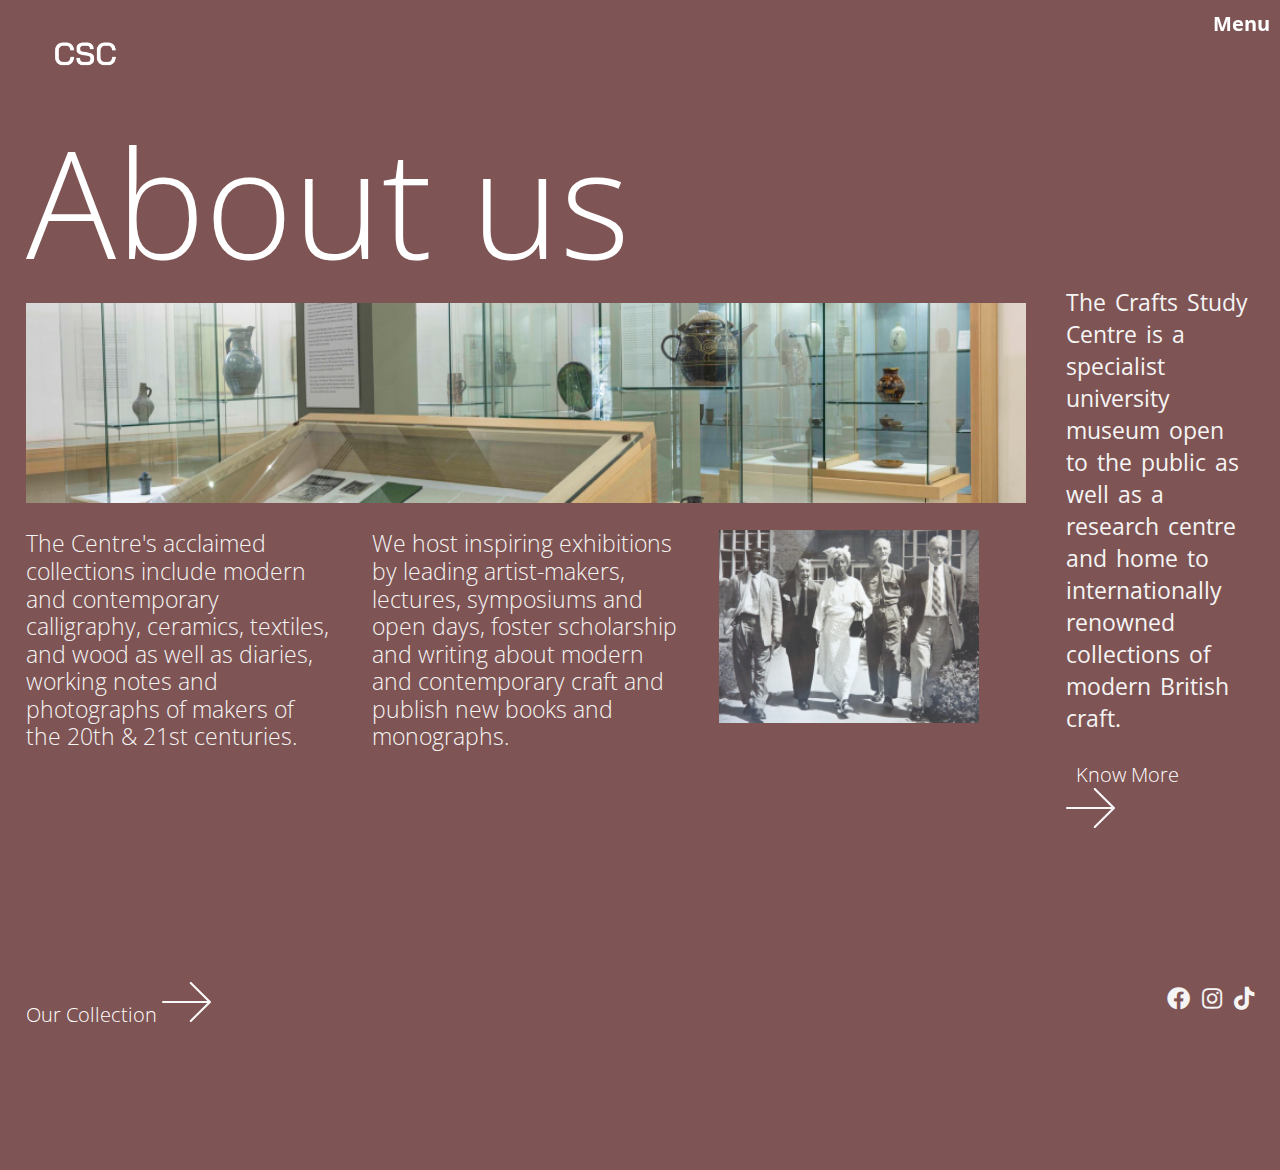
==== aboutus.html @ e15d3efb "first commit" ====
<!DOCTYPE html>
<html lang="en">
<head>
    <meta charset="UTF-8">
    <meta http-equiv="X-UA-Compatible" content="IE=edge">
    <meta name="viewport" content="width=device-width, initial-scale=1.0">
    <title>Responsive Glassmorphism Navbar HTML CSS JS | Codehal</title>
    <link rel="stylesheet" href="style.css">
    <link rel="preconnect" href="https://fonts.googleapis.com">
    <link rel="preconnect" href="https://fonts.gstatic.com" crossorigin>
    <link rel="stylesheet" href="https://cdnjs.cloudflare.com/ajax/libs/font-awesome/5.15.4/css/all.min.css">

    <link href="https://fonts.googleapis.com/css2?family=Open+Sans:ital,wght@0,300..800;1,300..800&display=swap" rel="stylesheet">

</head>
<body>

   
      

    <div class="aboutus-container">
        <div class="logo">
            <img src="images/Logo-CSC-White.png" alt="Logo">   
             
          </div>
          <div class="menu">
               
            <input type="checkbox" id="menu-toggle">
            <label for="menu-toggle" id="menu-icon"> Menu</label>
          
            <nav id="side-nav">
                <div class="side-nav-content">
                <ul>
                    <li><a href="#" class="hom">Home</a></li>
                    <div class="horizontal-line">
                        <span class="text">(0)&nbsp;&nbsp;&nbsp; A specialist university museum open to the public</span>&nbsp;&nbsp;&nbsp;&nbsp;&nbsp;&nbsp;&nbsp;&nbsp;&nbsp;&nbsp;&nbsp;&nbsp;&nbsp;&nbsp;&nbsp;&nbsp;&nbsp;&nbsp;&nbsp;&nbsp;&nbsp;&nbsp;&nbsp;&nbsp;&nbsp;&nbsp;
                       <a href="centre.html" ><span ><img   src="images/Vector.svg" alt="Image 3"></span></a>                        
                        
                        
                    </div>
                     <hr >
                    <a href="#"  > <span class="arrow"></span></a>
                    <li><a href="#"class="hom">About us</a></li>
                    <div class="horizontal-line">
                        <span class="text">(1)&nbsp;&nbsp;&nbsp; A specialist university museum open to the public</span>&nbsp;&nbsp;&nbsp;&nbsp;&nbsp;&nbsp;&nbsp;&nbsp;&nbsp;&nbsp;&nbsp;&nbsp;&nbsp;&nbsp;&nbsp;&nbsp;&nbsp;&nbsp;&nbsp;&nbsp;&nbsp;&nbsp;&nbsp;&nbsp;&nbsp;&nbsp;
                        <a href="centre.html" ><span ><img   src="images/Vector.svg" alt="Image 3"></span></a>                                
                        
                    </div>
                     <hr >
                    <a href="#"  > <span class="arrow"></span></a>
                    <li><a href="#" class="hom">Find Us</a></li>
                    <div class="horizontal-line">
                        <span class="text">(2)&nbsp;&nbsp;&nbsp; A specialist university museum open to the public</span>&nbsp;&nbsp;&nbsp;&nbsp;&nbsp;&nbsp;&nbsp;&nbsp;&nbsp;&nbsp;&nbsp;&nbsp;&nbsp;&nbsp;&nbsp;&nbsp;&nbsp;&nbsp;&nbsp;&nbsp;&nbsp;&nbsp;&nbsp;&nbsp;&nbsp;&nbsp;
                        <a href="findus.html" ><span ><img   src="images/Vector.svg" alt="Image 3"></span></a>                                
                        
                    </div>
                     <hr >
                    <a href="#"  > <span class="arrow"></span></a>
                  
                </ul>
            </div>

            <label for="menu-toggle" id="close-btn">close</label>

            </nav>
        
            
          </div>

            <h4 id="findus">About us</h4>
            <div class="inner-container">
                <div class="half left-half">
                    <!-- Content for the left half -->
                    <img  width="1000px" height="200px" src="images/CSC home image 1.png" alt="Description of the image"><br><br>
                    <div class="row1">
                        <div class="column1">The Centre's acclaimed collections include modern and contemporary calligraphy, ceramics, textiles, and wood as well as diaries, working notes and photographs of makers of the 20th & 21st centuries. </div>
                        <div class="column1">We host inspiring exhibitions by leading artist-makers, lectures, symposiums and open days, foster scholarship and writing about modern and contemporary craft and publish new books and monographs. </div>
                        <div class="column1"><img width="260px"  src="images/Farnham62+LK 1.png" alt="Image 3"></div>
                      </div>
                </div>
                <div class="half right-half">
                    <!-- Content for the right half -->
                   
                    <p id="message">The Crafts Study Centre is a specialist university museum open to the public as well as a research centre and home to internationally renowned collections of modern British craft.</p><br/>
                    <span class="text"> Know More&nbsp;&nbsp;&nbsp;
                    <a href="centre.html" ><img   src="images/Vector.svg" alt="Image 3"></span></a>  
                </div>
</div>
              


            <div class="row2">
                <div class="column2">
                    <div class="left"> 
                        Our Collection  
                        <span>  <a id="openModalBtn"><img   src="images/Vector.svg" alt="Image 3"> </a></span>
                    </div>
                </div>
                <div class="column3">
                    <a href="https://facebook.com"><i class="fab fa-facebook"></i></a>&nbsp;
                <a href="https://instagram.com"><i class="fab fa-instagram"></i></a>&nbsp;
                <a href="https://tiktok.com"><i class="fab fa-tiktok"></i></a> 
                </div>
              </div>

        
    
    </div>

    <script src="script.js"></script>
</body>
</html>
---- style.css ----
@import url("https://fonts.googleapis.com/css2?family=Poppins:wght@300;400;500;600;700;800;900&display=swap");
* {
  margin: 0;
  padding: 0;
  box-sizing: border-box;
  font-family: "Open Sans", sans-serif;

}
body {
  min-height: 100vh;
  background: no-repeat;
  background-size: cover;
  background-position: center;

}

.container{
  width: 100%;
  height: 100vh;
  position: absolute;
  
}

.iframe-container {
  width: 100%;
  height: 400px; /* adjust height as needed */
}

iframe {
  width: 100%;
  height: 100vh;
}





#findus{
  margin-top: 6%;
  font-size: 150px;
  color:white;
  font-weight: lighter;
  font-style: normal;
 
}
.inner-container {
  display: flex;

}
.half {
  flex: 1;
  height: 70%;
}
/* Optional styling for each half */

.right-half {

  text-align: left;
margin-left: 40px;
font-size: 20px;
font-weight:bold;

}

.left-half p{
font-size: 25px;

}
.button-container{
  height: 35vh;
  margin-top: 2%;
}
form {
  max-width: 100%;
  font-size: 50px;
}
#name{
  width:267px;
}
#email{
  width:267px; 
}
input[type="text"], textarea {
width: 1000px;
  border: none;
  border-bottom: 1px solid #ccc; /* Display bottom border only */
  font-size: 20px;
  text-decoration: none;
}
.button-container h1{
  font-size:50px ;
}
textarea{
  width:90%;
height: auto;
border: 1px solid black;
text-decoration: none;
}

.save{
  margin-left: 82%;
  width: 110px;
  height: 46px;
  background-color: #7F5454;
  font-size: 25px;
  color: white;
  font-weight: 300;
  font-style: normal;
}

footer {
  color: white;
margin-top: 22%;
  text-align: center;
  height: 18vh;

}
.footer-section {
  display: inline-block;
  width: 100%;
 
}
.left-section, .right-section {
  width: calc((100% - 50%) / 2); /* Divide the remaining space equally between the left and right sections */
}
.middle-section {
  width: 50%; /* Fixed width for the middle section */
}

.middle-section p{
  font-size: 13px; /* Fixed width for the middle section */
}
/* Optional styling for each footer section */
.left-section {
color: black;
  width: 20%;
  text-align: left;
}
.middle-section {
  color: black;
  width: 55%;
  text-align: center;
}
.right-section {
 color: black;
  width: 24%;
  text-align: right;
}



footer a {
  font-size: 24px; /* Adjust the size of the icons */
  color:#7F5454; /* Change the color of the icons */
  text-decoration: none; /* Remove underline from the links */
  margin-right: 10px; /* Add some space between icons */
}

/* Style for when hovering over the icons */
footer a:hover {
  color: #007bff; /* Change the color on hover */
}
footer h2{
  font-size:35px ;
  font-weight: 300;
  font-style: normal;
}
footer p{
  font-size:30px ;
  font-weight: 300;
  font-style: normal;
}




.nav{
display: flex;
position: relative;

}
.logo img {
  height: 30px; /* Adjust the height as needed */
}
.logo{
  margin-top: 1%;
 margin-left: 2%;
 position:absolute;
  }
.menu {
  margin-top: 1%;
 position: absolute;
 margin-left: 92%;
 font-size:20px;
 text-decoration: none;
font-weight: bold;
color: white;

}

/* code for side navigation bar */

#menu-toggle {
  display: none;
}


#menu-icon {
  display: block;
  cursor: pointer;
  font-size: 20px;
  padding: 10px;
  background-color: transparent;
  color: white;
  position: fixed;
  top: 0;
    z-index: 1;
}

#side-nav {
  position: fixed;
  top: 0;
  left: -100%;
  width: 100%;
  height: 100%;
  /* background-color: rgba(127, 84, 84, 0.8); */
 backdrop-filter: blur(5px);
  transition: left 0.3s ease;
}
.side-nav-content {
  width: 100%; /* Adjust the width as needed */
}
#side-nav ul {
  list-style-type: none;
  padding: 0;
  margin: 0;
  position: absolute;
  top: 50%;
  left: 50%;
  transform: translate(-50%, -50%);
  width:50%;
}

#side-nav ul li {
  padding: 10px;
}

#side-nav ul li a {
  color: white;
  text-decoration: none;
  display: block;
}

#side-nav ul li a:hover {
  background-color: #555;
}

#close-btn {
  color: white;
  font-size: 25px;
  position: absolute;
  top: 20px;
  right: 20px;
  cursor: pointer;
}
#menu-toggle:checked + #menu-icon + #side-nav #close-btn {
  display: block;
}

#menu-toggle:checked + #menu-icon {
  left: 200px;
    display: none; /* Hide the menu icon when side nav is open */
}

#menu-toggle:checked + #menu-icon + #side-nav {
  left: 0;
}

.main-content {
  margin-left: 0;
  padding: 20px;
  transition: margin-left 0.3s ease;
}

/* horizontal line */
.horizontal-line {
  display: flex;
  align-items: center;
}

.line {
  flex: 1;
  border-top: 10px solid white; /* Adjust line properties as needed */
}

.text {
  padding: 0 10px; /* Adjust padding as needed */
  font-size:20px;
  font-weight: 100;
color: white;
}

hr{
  width:100%;
}



  
 #aro{
  width: 20%;
  
 }
 .hom{
  font-size: 30px;
 }

 /* .fa-arrow-right {
  text-decoration: none;
  color: #ccc;
  font-size: 1.8em; /* Adjust the size as needed */


.collect{
  margin-top: 16%;
  position: relative;
  display: flex;
  justify-content: space-between; 
  padding: 3%;
}



.left{
 font-size: 20px;
 font-style: normal;
 color: white;
}
.right a{
  font-size: 25px;
 font-style: normal;
color: whitesmoke;
 text-decoration: none;
}

/* collectionmodel  css */
.modal {

  display: none; /* Hide the modal by default */
  position: fixed;
  margin-top: 22%;
  margin-left: 22%;
  z-index: 1;
  left: 0;
  top: 0;
  width: 900px;
  height: 400px;
  overflow: hidden;
 background-color: #007bff;
 border-radius: 10px; 
 position: absolute;

}

.modal-content {
  position: relative;
  border: 1px solid #888;
  width: 900px; /* Decrease the width */
  height: 400px; /* Decrease the height */
  border-radius: 10px; 

}

.close {
  color: #aaa;
  margin-right: 20px;
  float: right;
  font-size: 28px;
  font-weight: bold;
}

.close:hover,
.close:focus {
  color: black;
  text-decoration: none;
  cursor: pointer;
}

.image-container {
  position: absolute;
  margin-top: 6%;
  margin-left: 64px;
  display: flex;
  justify-content: space-between; /* Distribute the space between the images */
  align-items: center; /* Align images vertically in the center */
}

.image-container, .image1 {
  position: relative;
  margin-left: 55px;
  width: 250px; /* Set width of each image */
  height:auto; /* Maintain aspect ratio */
}

.image-container ,.image2 {

  margin-left: 40px;
  width: 250px; /* Set width of each image */
  height:auto; /* Maintain aspect ratio */
}
.image-container, .image3 {
  position: relative;
  margin-left: 35px;
  width: 250px; /* Set width of each image */
  height:auto; /* Maintain aspect ratio */
}

/* about us  */

.aboutus-container{
  width: 100%;
   height: 130vh;
 padding-left: 2%;
 padding-right: 2%;
 padding-top: 2%;
 justify-content: space-between; /* Ensure equal space between divs */
 background-color: #7F5454;
 
 }

#message{
  margin-top: -9%;
  font-size: 23px;
  color:whitesmoke;
  font-weight: lighter;
  word-spacing: 3px;
}
.row1 {
  display: flex;
  gap: 40px; /* Adjust the gap size as needed */
}

.column1 {
  flex: 1;
  text-align: left;
  font-size: 23px;
  color:whitesmoke;
  font-weight: lighter;
  word-spacing: 0px;
  
  line-height: 1.2;
}

.row2{

  margin-top: 12%;
  display: flex;
  gap: 40px; /* Adjust the gap size as needed */
}

.column2 {
  flex: 1;
  text-align: left;
  font-size: 23px;
  color:whitesmoke;
  font-weight: lighter;
  word-spacing: 0px;
 
  line-height: 1.2;
}
.column3{
  text-align: right;
  font-size: 23px;
text-decoration: none;

}

.column3 a{
  color: whitesmoke;
}
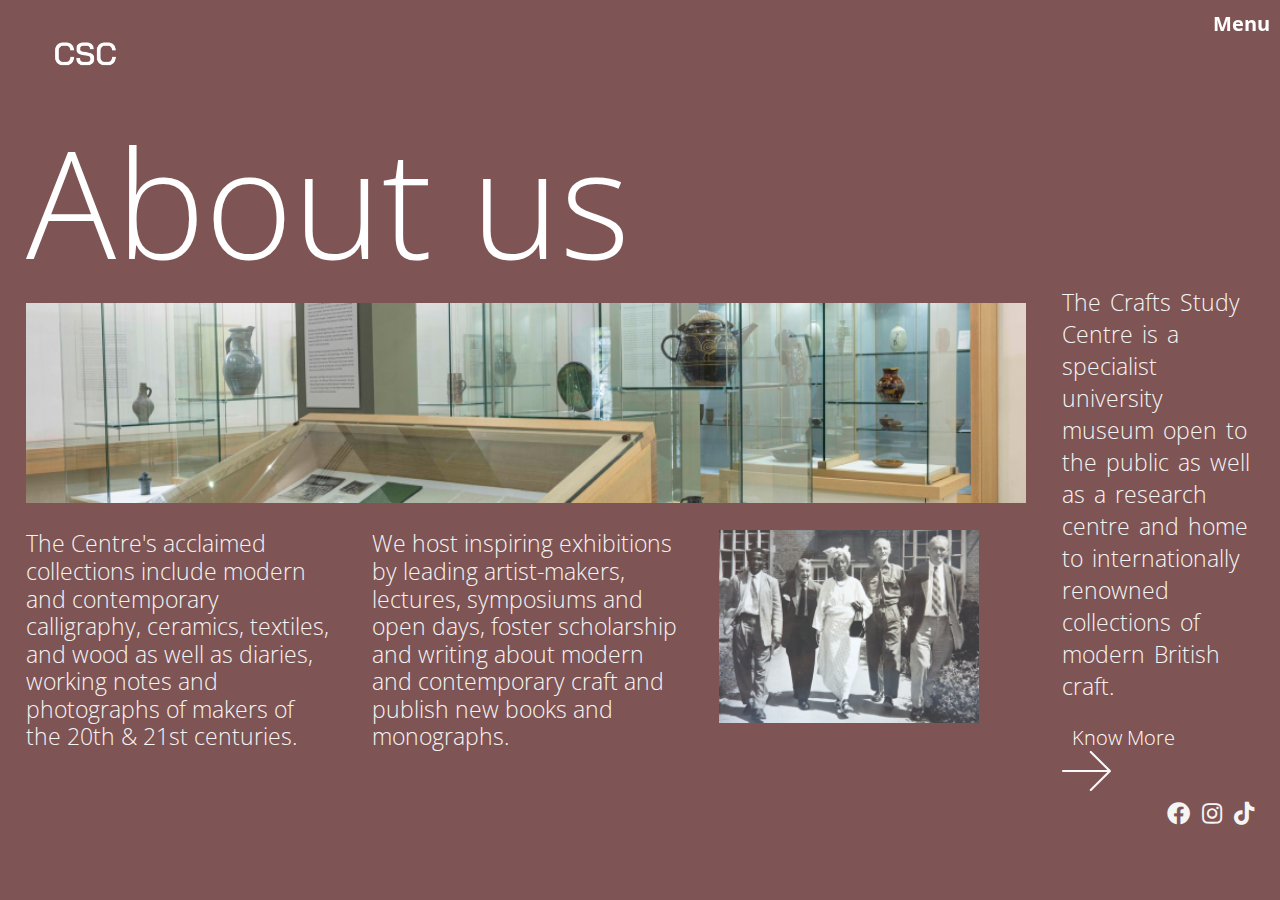
==== commit 6f481f7b: "message:firstobject page and collection bug resolve" ====
--- a/aboutus.html
+++ b/aboutus.html
@@ -69,7 +69,7 @@
 
             <h4 id="findus">About us</h4>
             <div class="inner-container">
-                <div class="half left-half">
+                <div class="aboutus-left ">
                     <!-- Content for the left half -->
                     <img  width="1000px" height="200px" src="images/CSC home image 1.png" alt="Description of the image"><br><br>
                     <div class="row1">
@@ -78,7 +78,7 @@
                         <div class="column1"><img width="260px"  src="images/Farnham62+LK 1.png" alt="Image 3"></div>
                       </div>
                 </div>
-                <div class="half right-half">
+                <div class="aboutus-right">
                     <!-- Content for the right half -->
                    
                     <p id="message">The Crafts Study Centre is a specialist university museum open to the public as well as a research centre and home to internationally renowned collections of modern British craft.</p><br/>
@@ -89,13 +89,8 @@
               
 
 
-            <div class="row2">
-                <div class="column2">
-                    <div class="left"> 
-                        Our Collection  
-                        <span>  <a id="openModalBtn"><img   src="images/Vector.svg" alt="Image 3"> </a></span>
-                    </div>
-                </div>
+                  <!-- <button id="openModalBtn">Open Modal</button> -->
+     
                 <div class="column3">
                     <a href="https://facebook.com"><i class="fab fa-facebook"></i></a>&nbsp;
                 <a href="https://instagram.com"><i class="fab fa-instagram"></i></a>&nbsp;
--- a/style.css
+++ b/style.css
@@ -17,7 +17,7 @@
 
 .container{
   width: 100%;
-  height: 100vh;
+  height: 100%;
   position: absolute;
   
 }
@@ -32,8 +32,15 @@
   height: 100vh;
 }
 
-
-
+.ourcollect{
+ position: relative;
+ margin-top: 17%;
+    margin-left: -39%;
+}
+.ourcollect p{
+  font-size: 27px;
+  font-weight: 100;
+}
 
 
 #findus{
@@ -314,6 +321,7 @@
  }
  .hom{
   font-size: 30px;
+  font-weight: 500;
  }
 
  /* .fa-arrow-right {
@@ -324,10 +332,28 @@
 
 .collect{
   margin-top: 16%;
+  position: absolute;
+ 
+  padding: 3%;
+
+}
+
+ .half left-half{
   position: relative;
-  display: flex;
-  justify-content: space-between; 
-  padding: 3%;
+  font-size: 19px;
+  color: whitesmoke;
+  justify-content: right;
+}
+
+ .half right-half{
+  position: relative;
+  font-size: 26px;
+  color: whitesmoke;
+  justify-content: left;
+}
+.half {
+  width: 50%; /* Each half takes up 50% of the container's width */
+  height: 100vh; /* Adjust height as needed */
 }
 
 
@@ -416,11 +442,25 @@
   height:auto; /* Maintain aspect ratio */
 }
 
+  .aboutuscollection{
+    position: relative;
+    margin-top: -2%;
+       margin-left: -39%;
+   }
+   .aboutuscollection p{
+     font-size: 27px;
+     font-weight: 100;
+   }
+
+
+
 /* about us  */
+
+
 
 .aboutus-container{
   width: 100%;
-   height: 130vh;
+   height: 100%;
  padding-left: 2%;
  padding-right: 2%;
  padding-top: 2%;
@@ -480,3 +520,98 @@
   color: whitesmoke;
 }
 
+.aboutus-right{
+  margin-left: 3%;
+}
+/* first object */
+body{
+  background-color: #7F5454;
+  width: 100%;
+  height: 100%;
+  margin: 0;
+  padding: 0;
+}
+
+
+.containerobj {
+  display: flex;
+  flex-direction: row;
+
+ 
+  
+}
+.halfobj {
+
+  margin-top: 10%;
+  flex: 0 0 40%; 
+  padding: 20px;
+}
+
+.halfleftobj {
+  margin-top: 0%;
+ flex: 0 0 60%; 
+  padding: 20px;
+}
+
+.halfobj p{
+  margin-left: 15%;
+  font-size: 55px;
+  color: whitesmoke;
+}
+
+.halfobj .p1{
+  margin-left:15% ;
+  font-size:25px ;
+
+}
+
+table {
+ margin-left: 6%;
+  width: 75%;
+  border-spacing: 20px; /* Add a gap of 10px between cells */
+  font-size: 15px;
+ color: white;
+}
+th, td {
+ 
+
+  padding: 8px;
+  text-align: left;
+}
+
+th:first-child{
+  text-align: right;
+
+}
+td:first-child {
+  text-align: right;
+}
+.new {
+  display: flex;
+  flex-direction: row;
+ 
+
+}
+.newleft p{
+padding-left: 77px;
+  color: whitesmoke;
+  font-size: 15px;
+}
+
+.newright p{
+  font-size: 15px;
+  color: whitesmoke;
+  line-height: 1.5;
+}
+
+
+.ourfirstobj{
+  position: relative;
+  margin-top: -10%;
+     margin-left: -39%;
+ }
+ .ourfirstobj p{
+   font-size: 27px;
+   font-weight: 100;
+ }
+ 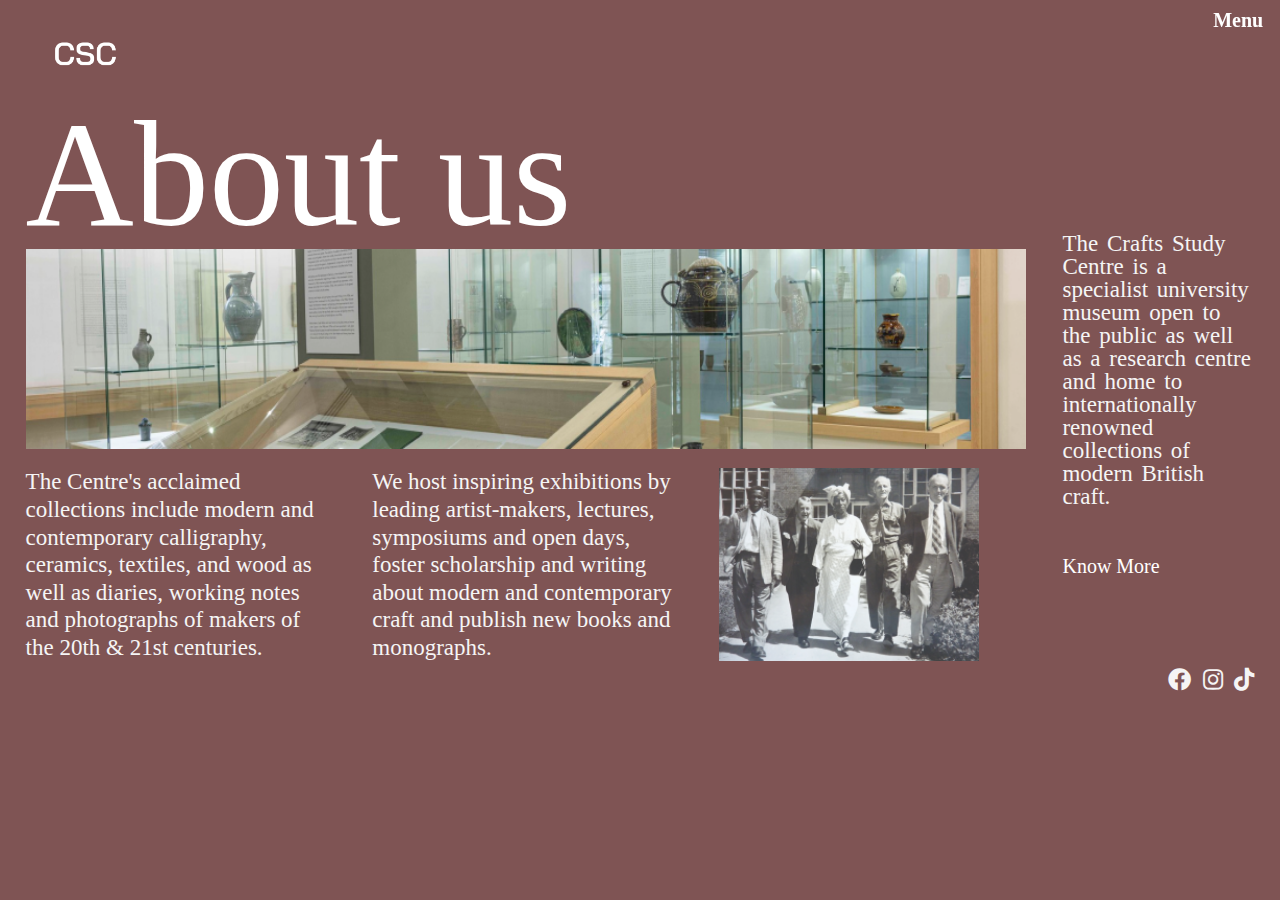
==== commit b17403d1: "structure final push" ====
--- a/aboutus.html
+++ b/aboutus.html
@@ -81,9 +81,9 @@
                 <div class="aboutus-right">
                     <!-- Content for the right half -->
                    
-                    <p id="message">The Crafts Study Centre is a specialist university museum open to the public as well as a research centre and home to internationally renowned collections of modern British craft.</p><br/>
-                    <span class="text"> Know More&nbsp;&nbsp;&nbsp;
-                    <a href="centre.html" ><img   src="images/Vector.svg" alt="Image 3"></span></a>  
+                    <p id="message">The Crafts Study Centre is a specialist university museum open to the public as well as a research centre and home to internationally renowned collections of modern British craft.</p><br/><br/><br/>
+                    
+                    <a style="text-decoration: none;color: white; font-size: 20px;" href="https://www.csc.uca.ac.uk/" >Know More</a>  
                 </div>
 </div>
               
@@ -92,9 +92,9 @@
                   <!-- <button id="openModalBtn">Open Modal</button> -->
      
                 <div class="column3">
-                    <a href="https://facebook.com"><i class="fab fa-facebook"></i></a>&nbsp;
-                <a href="https://instagram.com"><i class="fab fa-instagram"></i></a>&nbsp;
-                <a href="https://tiktok.com"><i class="fab fa-tiktok"></i></a> 
+                    <a href="https://www.facebook.com/craftsstudycentre"><i class="fab fa-facebook"></i></a>&nbsp;
+                <a href="https://www.instagram.com/craftsstudycentre/"><i class="fab fa-instagram"></i></a>&nbsp;
+                <a href="https://twitter.com/crafts_csc"><i class="fab fa-tiktok"></i></a> 
                 </div>
               </div>
 
--- a/style.css
+++ b/style.css
@@ -1,5 +1,49 @@
-
-@import url("https://fonts.googleapis.com/css2?family=Poppins:wght@300;400;500;600;700;800;900&display=swap");
+/* full css reset code */
+html, body, div, span, applet, object, iframe,
+h1, h2, h3, h4, h5, h6, p, blockquote, pre,
+a, abbr, acronym, address, big, cite, code,
+del, dfn, em, img, ins, kbd, q, s, samp,
+small, strike, strong, sub, sup, tt, var,
+b, u, i, center,
+dl, dt, dd, ol, ul, li,
+fieldset, form, label, legend,
+table, caption, tbody, tfoot, thead, tr, th, td,
+article, aside, canvas, details, embed, 
+figure, figcaption, footer, header, hgroup, 
+menu, nav, output, ruby, section, summary,
+time, mark, audio, video {
+	margin: 0;
+	padding: 0;
+	border: 0;
+	font-size: 100%;
+	font: inherit;
+	vertical-align: baseline;
+}
+/* HTML5 display-role reset for older browsers */
+article, aside, details, figcaption, figure, 
+footer, header, hgroup, menu, nav, section {
+	display: block;
+}
+body {
+	line-height: 1;
+}
+ol, ul {
+	list-style: none;
+}
+blockquote, q {
+	quotes: none;
+}
+blockquote:before, blockquote:after,
+q:before, q:after {
+	content: '';
+	content: none;
+}
+
+/* full css rest end */
+body {
+  overflow: hidden;
+}
+
 * {
   margin: 0;
   padding: 0;
@@ -35,7 +79,7 @@
 .ourcollect{
  position: relative;
  margin-top: 17%;
-    margin-left: -39%;
+ margin-left: -39%;
 }
 .ourcollect p{
   font-size: 27px;
@@ -260,7 +304,12 @@
 }
 
 #side-nav ul li a:hover {
-  background-color: #555;
+ 
+
+
+    font-size: 50px; /* increase font size on hover */
+  color: lightgoldenrodyellow;
+
 }
 
 #close-btn {
@@ -527,7 +576,6 @@
 body{
   background-color: #7F5454;
   width: 100%;
-  height: 100%;
   margin: 0;
   padding: 0;
 }
@@ -536,13 +584,14 @@
 .containerobj {
   display: flex;
   flex-direction: row;
+  height: 630px;
 
  
   
 }
 .halfobj {
 
-  margin-top: 10%;
+  margin-top: 7%;
   flex: 0 0 40%; 
   padding: 20px;
 }
@@ -573,8 +622,6 @@
  color: white;
 }
 th, td {
- 
-
   padding: 8px;
   text-align: left;
 }
@@ -604,14 +651,9 @@
   line-height: 1.5;
 }
 
-
-.ourfirstobj{
-  position: relative;
-  margin-top: -10%;
-     margin-left: -39%;
- }
- .ourfirstobj p{
-   font-size: 27px;
-   font-weight: 100;
- }
+.item{
+margin-left: -40%;
+font-size: 30px;
+
+}
  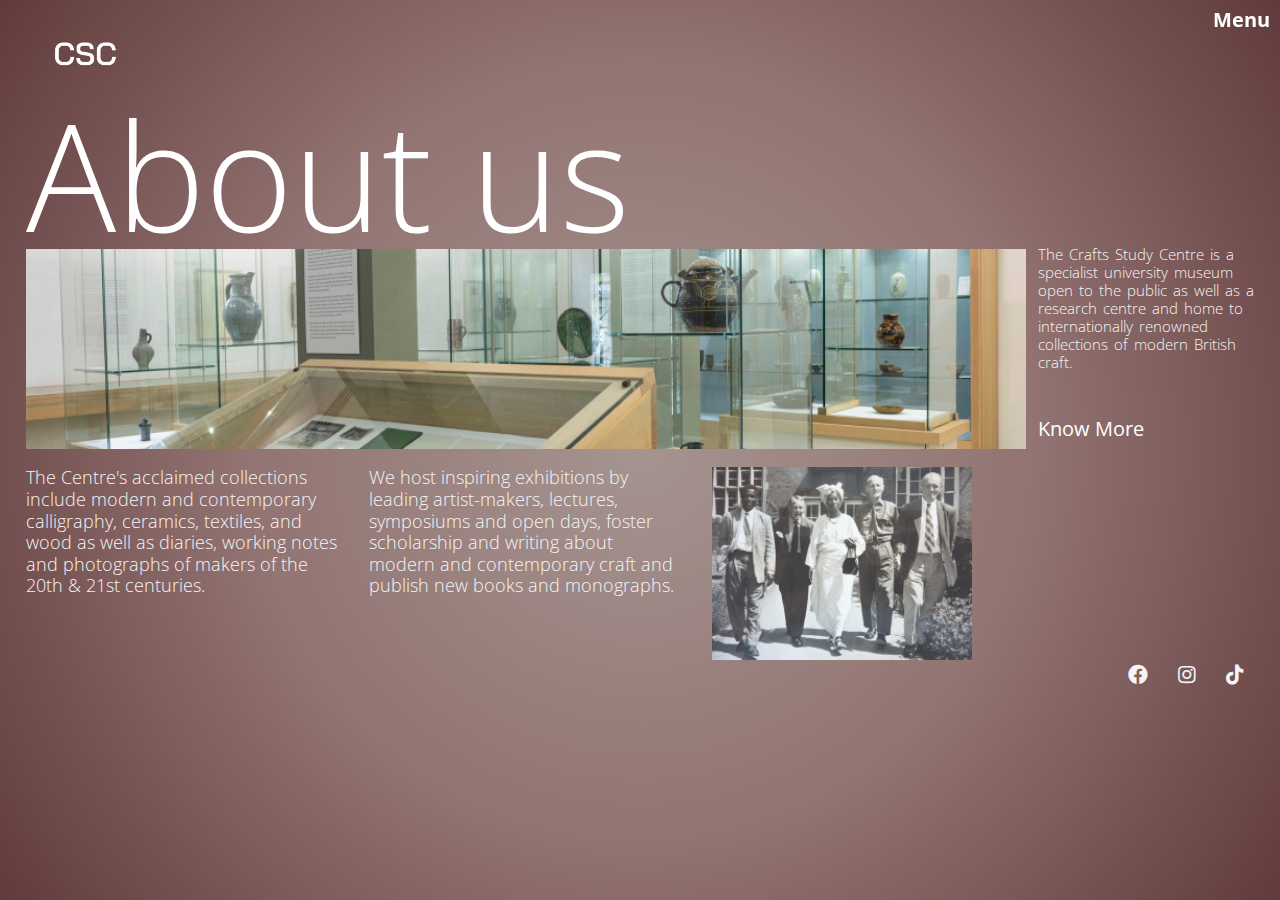
==== commit eeadd5d1: "message final code" ====
--- a/aboutus.html
+++ b/aboutus.html
@@ -34,7 +34,7 @@
                     <li><a href="#" class="hom">Home</a></li>
                     <div class="horizontal-line">
                         <span class="text">(0)&nbsp;&nbsp;&nbsp; A specialist university museum open to the public</span>&nbsp;&nbsp;&nbsp;&nbsp;&nbsp;&nbsp;&nbsp;&nbsp;&nbsp;&nbsp;&nbsp;&nbsp;&nbsp;&nbsp;&nbsp;&nbsp;&nbsp;&nbsp;&nbsp;&nbsp;&nbsp;&nbsp;&nbsp;&nbsp;&nbsp;&nbsp;
-                       <a href="centre.html" ><span ><img   src="images/Vector.svg" alt="Image 3"></span></a>                        
+                       <a href="index.html" ><span ><img   src="images/Vector.svg" alt="Image 3"></span></a>                        
                         
                         
                     </div>
@@ -43,12 +43,12 @@
                     <li><a href="#"class="hom">About us</a></li>
                     <div class="horizontal-line">
                         <span class="text">(1)&nbsp;&nbsp;&nbsp; A specialist university museum open to the public</span>&nbsp;&nbsp;&nbsp;&nbsp;&nbsp;&nbsp;&nbsp;&nbsp;&nbsp;&nbsp;&nbsp;&nbsp;&nbsp;&nbsp;&nbsp;&nbsp;&nbsp;&nbsp;&nbsp;&nbsp;&nbsp;&nbsp;&nbsp;&nbsp;&nbsp;&nbsp;
-                        <a href="centre.html" ><span ><img   src="images/Vector.svg" alt="Image 3"></span></a>                                
+                        <a href="index.html" ><span ><img   src="images/Vector.svg" alt="Image 3"></span></a>                                
                         
                     </div>
                      <hr >
                     <a href="#"  > <span class="arrow"></span></a>
-                    <li><a href="#" class="hom">Find Us</a></li>
+                    <li><a href="#" class="hom">Blogs</a></li>
                     <div class="horizontal-line">
                         <span class="text">(2)&nbsp;&nbsp;&nbsp; A specialist university museum open to the public</span>&nbsp;&nbsp;&nbsp;&nbsp;&nbsp;&nbsp;&nbsp;&nbsp;&nbsp;&nbsp;&nbsp;&nbsp;&nbsp;&nbsp;&nbsp;&nbsp;&nbsp;&nbsp;&nbsp;&nbsp;&nbsp;&nbsp;&nbsp;&nbsp;&nbsp;&nbsp;
                         <a href="findus.html" ><span ><img   src="images/Vector.svg" alt="Image 3"></span></a>                                
--- a/style.css
+++ b/style.css
@@ -243,7 +243,7 @@
   margin-top: 1%;
  position: absolute;
  margin-left: 92%;
- font-size:20px;
+ font-size:35px;
  text-decoration: none;
 font-weight: bold;
 color: white;
@@ -268,7 +268,21 @@
   top: 0;
     z-index: 1;
 }
-
+#menu-icon:hover {
+  animation: blink 0.8s infinite; /* Blink animation on hover */
+}
+
+@keyframes blink {
+  0% {
+    opacity: 1; /* Visible */
+  }
+  50% {
+    opacity: 0; /* Invisible */
+  }
+  100% {
+    opacity: 1; /* Visible */
+  }
+}
 #side-nav {
   position: fixed;
   top: 0;
@@ -282,6 +296,7 @@
 .side-nav-content {
   width: 100%; /* Adjust the width as needed */
 }
+
 #side-nav ul {
   list-style-type: none;
   padding: 0;
@@ -351,8 +366,8 @@
 }
 
 .text {
-  padding: 0 10px; /* Adjust padding as needed */
-  font-size:20px;
+  padding: 0 12px; /* Adjust padding as needed */
+  font-size:14px;
   font-weight: 100;
 color: white;
 }
@@ -478,18 +493,45 @@
   height:auto; /* Maintain aspect ratio */
 }
 
+.image-container .image1 {
+  transition: transform 0.3s ease; /* Adding transition */
+}
+.image-container .image1:hover {
+  transform: scale(1.1);
+  cursor: pointer; /* Scaled image by 10% on hover */
+}
+
+
 .image-container ,.image2 {
 
   margin-left: 40px;
   width: 250px; /* Set width of each image */
   height:auto; /* Maintain aspect ratio */
 }
+
+.image-container .image2 {
+  transition: transform 0.3s ease; /* Adding transition */
+}
+.image-container .image2:hover  {
+  transform: scale(1.1);
+  cursor: pointer; /* Scaled image by 10% on hover */
+}
+
 .image-container, .image3 {
   position: relative;
   margin-left: 35px;
   width: 250px; /* Set width of each image */
   height:auto; /* Maintain aspect ratio */
 }
+
+.image-container .image3 {
+  transition: transform 0.3s ease; /* Adding transition */
+}
+.image-container .image3:hover  {
+  transform: scale(1.1);
+  cursor: pointer; /* Scaled image by 10% on hover */
+}
+
 
   .aboutuscollection{
     position: relative;
@@ -506,18 +548,18 @@
 /* about us  */
 
 
-
+/* 
 .aboutus-container{
   width: 100%;
    height: 100%;
  padding-left: 2%;
  padding-right: 2%;
  padding-top: 2%;
- justify-content: space-between; /* Ensure equal space between divs */
+ justify-content: space-between; 
  background-color: #7F5454;
  
- }
-
+ } */
+/* 
 #message{
   margin-top: -9%;
   font-size: 23px;
@@ -527,10 +569,10 @@
 }
 .row1 {
   display: flex;
-  gap: 40px; /* Adjust the gap size as needed */
-}
-
-.column1 {
+  gap: 40px; 
+} */
+
+/* .column1 {
   flex: 1;
   text-align: left;
   font-size: 23px;
@@ -545,10 +587,10 @@
 
   margin-top: 12%;
   display: flex;
-  gap: 40px; /* Adjust the gap size as needed */
-}
-
-.column2 {
+  gap: 40px;    
+} */
+
+/* .column2 {
   flex: 1;
   text-align: left;
   font-size: 23px;
@@ -571,10 +613,91 @@
 
 .aboutus-right{
   margin-left: 3%;
-}
+} */
 /* first object */
+
+body {
+  width: 100%;
+  height: 100%;
+  margin: 0;
+  padding: 0;
+  font-family: 'Open Sans', sans-serif;
+  background: radial-gradient(circle, #A59490, #927472, #613B3B);
+}
+
+.aboutus-container {
+  padding-left: 2%;
+  padding-right: 2%;
+  padding-top: 2%;
+  justify-content: space-between;
+}
+
+.container2 {
+  background-color: transparent;
+}
+
+#message{
+  margin-top: -2%;
+  font-size: 15px;
+  color:whitesmoke;
+  font-weight: lighter;
+  word-spacing: 2px;
+  line-height: 1.2;
+}
+.row1 {
+  display: flex;
+  gap: 30px; /* Adjust the gap size as needed */
+}
+
+.column1 {
+  flex: 1;
+  text-align: left;
+  font-size: 18px;
+  color:whitesmoke;
+  font-weight: lighter;
+  word-spacing: 0px;
+  
+  line-height: 1.2;
+}
+
+.row2{
+
+  margin-top: 12%;
+  display: flex;
+  gap: 30px; /* Adjust the gap size as needed */
+}
+
+.column2 {
+  flex: 1;
+  text-align: left;
+  font-size: 18px;
+  color:whitesmoke;
+  font-weight: lighter;
+  word-spacing: 0px;
+  
+  line-height: 1.2;
+ 
+}
+.column3{
+  text-align: right;
+  font-size: 20px;
+text-decoration: none;
+
+}
+
+.column3 a{
+  color: whitesmoke;
+  padding: 10px;
+}
+
+.aboutus-right{
+  margin-left: 1%;
+}
+
+/* first object */
+
 body{
-  background-color: #7F5454;
+  background: radial-gradient(circle, #A59490, #927472, #613B3B);
   width: 100%;
   margin: 0;
   padding: 0;
@@ -585,7 +708,7 @@
   display: flex;
   flex-direction: row;
   height: 630px;
-
+  cursor: pointer;
  
   
 }
@@ -594,23 +717,27 @@
   margin-top: 7%;
   flex: 0 0 40%; 
   padding: 20px;
+  cursor: pointer;
 }
 
 .halfleftobj {
   margin-top: 0%;
  flex: 0 0 60%; 
   padding: 20px;
+
 }
 
 .halfobj p{
   margin-left: 15%;
   font-size: 55px;
+  font-weight: 500;
   color: whitesmoke;
 }
 
 .halfobj .p1{
   margin-left:15% ;
   font-size:25px ;
+  padding-top: 12px;
 
 }
 
